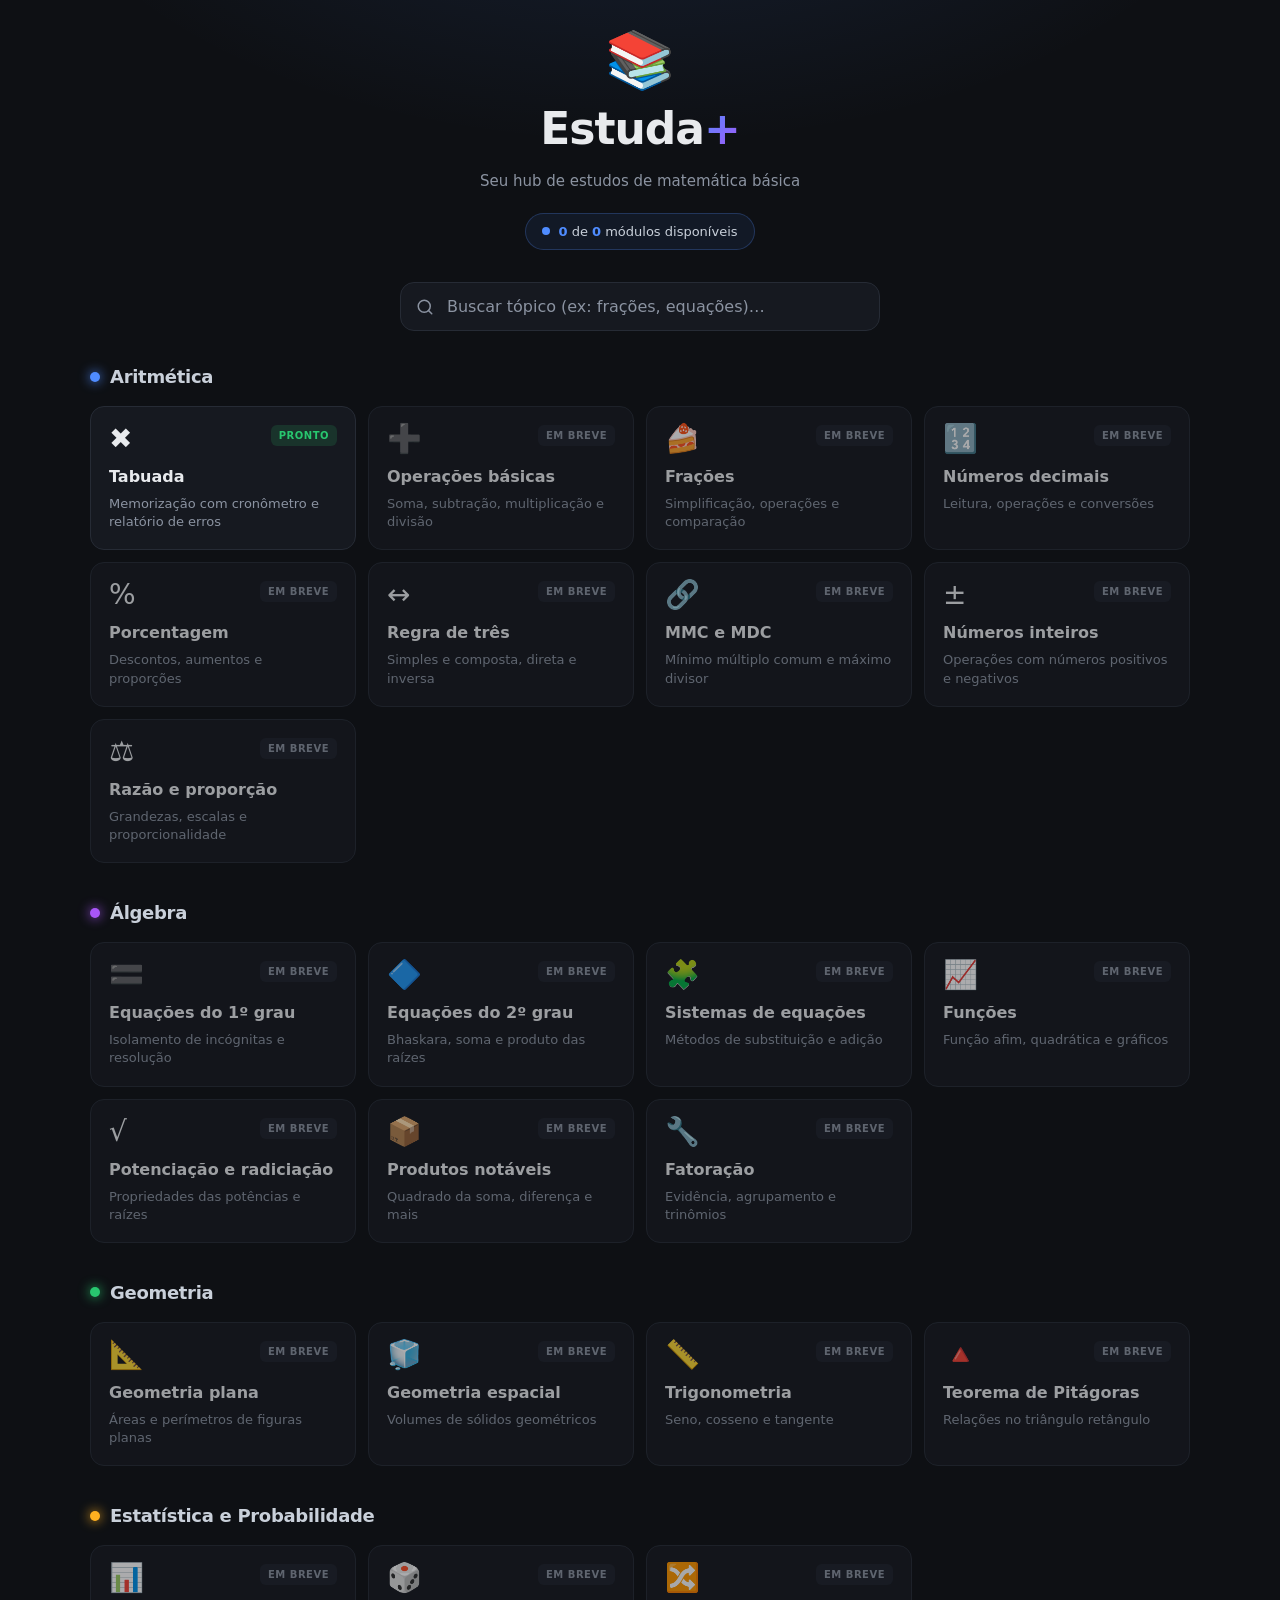
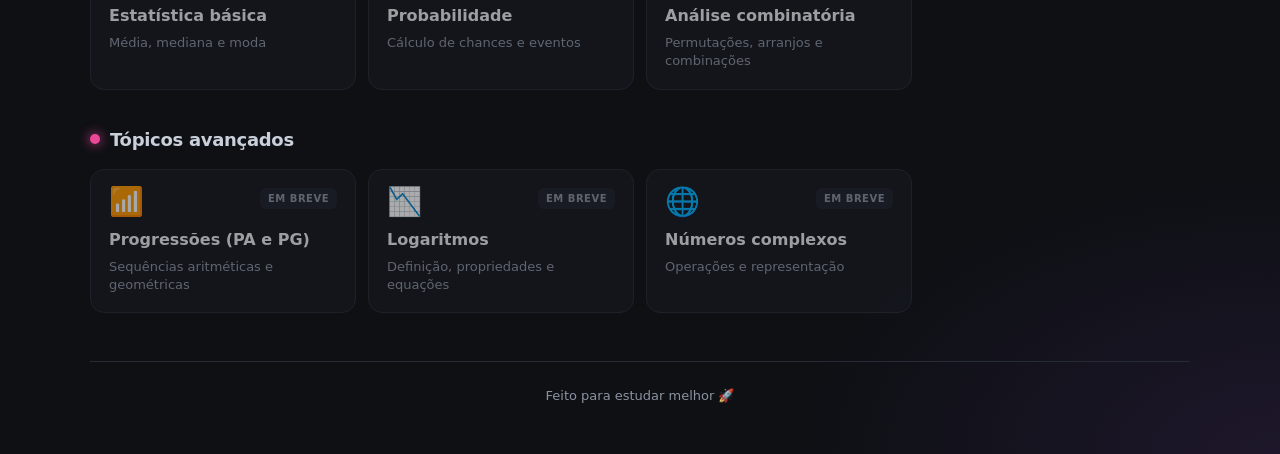
==== index.html @ 3c8da920 "criação do hub de matemática básica" ====
<!DOCTYPE html>
<html lang="pt-BR">
<head>
<meta charset="UTF-8">
<meta name="viewport" content="width=device-width, initial-scale=1, viewport-fit=cover">
<meta name="color-scheme" content="dark">
<meta name="theme-color" content="#0e1014">
<title>Estuda+ — Matemática Básica</title>
<link rel="stylesheet" href="style.css">
<script src="script.js" defer></script>
</head>
<body>
  <div class="container">

    <header class="hero">
      <div class="logo">📚</div>
      <h1>Estuda<span>+</span></h1>
      <p class="tagline">Seu hub de estudos de matemática básica</p>
      <div class="progress-pill">
        <span class="pulse-dot"></span>
        <span><strong id="readyCount">0</strong> de <strong id="totalCount">0</strong> módulos disponíveis</span>
      </div>
    </header>

    <div class="search-wrap">
      <svg class="search-icon" viewBox="0 0 24 24" fill="none" stroke="currentColor" stroke-width="2" stroke-linecap="round" stroke-linejoin="round" aria-hidden="true">
        <circle cx="11" cy="11" r="8"></circle>
        <line x1="21" y1="21" x2="16.65" y2="16.65"></line>
      </svg>
      <input type="search" id="search" placeholder="Buscar tópico (ex: frações, equações)…" autocomplete="off" aria-label="Buscar tópico">
    </div>

    <main id="modules">

      <!-- ARITMÉTICA -->
      <section class="category" data-cat="aritmetica">
        <h2><span class="cat-dot" style="--c:#4f8cff"></span>Aritmética</h2>
        <div class="cards">
          <a class="card ready" href="tabuada/">
            <div class="card-top">
              <div class="icon">✖️</div>
              <span class="badge badge-ready">Pronto</span>
            </div>
            <h3>Tabuada</h3>
            <p>Memorização com cronômetro e relatório de erros</p>
          </a>

          <div class="card soon" tabindex="0" data-name="Operações básicas">
            <div class="card-top"><div class="icon">➕</div><span class="badge">Em breve</span></div>
            <h3>Operações básicas</h3>
            <p>Soma, subtração, multiplicação e divisão</p>
          </div>

          <div class="card soon" tabindex="0" data-name="Frações">
            <div class="card-top"><div class="icon">🍰</div><span class="badge">Em breve</span></div>
            <h3>Frações</h3>
            <p>Simplificação, operações e comparação</p>
          </div>

          <div class="card soon" tabindex="0" data-name="Números decimais">
            <div class="card-top"><div class="icon">🔢</div><span class="badge">Em breve</span></div>
            <h3>Números decimais</h3>
            <p>Leitura, operações e conversões</p>
          </div>

          <div class="card soon" tabindex="0" data-name="Porcentagem">
            <div class="card-top"><div class="icon">%</div><span class="badge">Em breve</span></div>
            <h3>Porcentagem</h3>
            <p>Descontos, aumentos e proporções</p>
          </div>

          <div class="card soon" tabindex="0" data-name="Regra de três">
            <div class="card-top"><div class="icon">↔️</div><span class="badge">Em breve</span></div>
            <h3>Regra de três</h3>
            <p>Simples e composta, direta e inversa</p>
          </div>

          <div class="card soon" tabindex="0" data-name="MMC e MDC">
            <div class="card-top"><div class="icon">🔗</div><span class="badge">Em breve</span></div>
            <h3>MMC e MDC</h3>
            <p>Mínimo múltiplo comum e máximo divisor</p>
          </div>

          <div class="card soon" tabindex="0" data-name="Números inteiros">
            <div class="card-top"><div class="icon">±</div><span class="badge">Em breve</span></div>
            <h3>Números inteiros</h3>
            <p>Operações com números positivos e negativos</p>
          </div>

          <div class="card soon" tabindex="0" data-name="Razão e proporção">
            <div class="card-top"><div class="icon">⚖️</div><span class="badge">Em breve</span></div>
            <h3>Razão e proporção</h3>
            <p>Grandezas, escalas e proporcionalidade</p>
          </div>
        </div>
      </section>

      <!-- ÁLGEBRA -->
      <section class="category" data-cat="algebra">
        <h2><span class="cat-dot" style="--c:#a855f7"></span>Álgebra</h2>
        <div class="cards">
          <div class="card soon" tabindex="0" data-name="Equações do 1º grau">
            <div class="card-top"><div class="icon">🟰</div><span class="badge">Em breve</span></div>
            <h3>Equações do 1º grau</h3>
            <p>Isolamento de incógnitas e resolução</p>
          </div>

          <div class="card soon" tabindex="0" data-name="Equações do 2º grau">
            <div class="card-top"><div class="icon">🔷</div><span class="badge">Em breve</span></div>
            <h3>Equações do 2º grau</h3>
            <p>Bhaskara, soma e produto das raízes</p>
          </div>

          <div class="card soon" tabindex="0" data-name="Sistemas de equações">
            <div class="card-top"><div class="icon">🧩</div><span class="badge">Em breve</span></div>
            <h3>Sistemas de equações</h3>
            <p>Métodos de substituição e adição</p>
          </div>

          <div class="card soon" tabindex="0" data-name="Funções">
            <div class="card-top"><div class="icon">📈</div><span class="badge">Em breve</span></div>
            <h3>Funções</h3>
            <p>Função afim, quadrática e gráficos</p>
          </div>

          <div class="card soon" tabindex="0" data-name="Potenciação e radiciação">
            <div class="card-top"><div class="icon">√</div><span class="badge">Em breve</span></div>
            <h3>Potenciação e radiciação</h3>
            <p>Propriedades das potências e raízes</p>
          </div>

          <div class="card soon" tabindex="0" data-name="Produtos notáveis">
            <div class="card-top"><div class="icon">📦</div><span class="badge">Em breve</span></div>
            <h3>Produtos notáveis</h3>
            <p>Quadrado da soma, diferença e mais</p>
          </div>

          <div class="card soon" tabindex="0" data-name="Fatoração">
            <div class="card-top"><div class="icon">🔧</div><span class="badge">Em breve</span></div>
            <h3>Fatoração</h3>
            <p>Evidência, agrupamento e trinômios</p>
          </div>
        </div>
      </section>

      <!-- GEOMETRIA -->
      <section class="category" data-cat="geometria">
        <h2><span class="cat-dot" style="--c:#28c76f"></span>Geometria</h2>
        <div class="cards">
          <div class="card soon" tabindex="0" data-name="Geometria plana">
            <div class="card-top"><div class="icon">📐</div><span class="badge">Em breve</span></div>
            <h3>Geometria plana</h3>
            <p>Áreas e perímetros de figuras planas</p>
          </div>

          <div class="card soon" tabindex="0" data-name="Geometria espacial">
            <div class="card-top"><div class="icon">🧊</div><span class="badge">Em breve</span></div>
            <h3>Geometria espacial</h3>
            <p>Volumes de sólidos geométricos</p>
          </div>

          <div class="card soon" tabindex="0" data-name="Trigonometria">
            <div class="card-top"><div class="icon">📏</div><span class="badge">Em breve</span></div>
            <h3>Trigonometria</h3>
            <p>Seno, cosseno e tangente</p>
          </div>

          <div class="card soon" tabindex="0" data-name="Teorema de Pitágoras">
            <div class="card-top"><div class="icon">🔺</div><span class="badge">Em breve</span></div>
            <h3>Teorema de Pitágoras</h3>
            <p>Relações no triângulo retângulo</p>
          </div>
        </div>
      </section>

      <!-- ESTATÍSTICA E PROBABILIDADE -->
      <section class="category" data-cat="estatistica">
        <h2><span class="cat-dot" style="--c:#ffb020"></span>Estatística e Probabilidade</h2>
        <div class="cards">
          <div class="card soon" tabindex="0" data-name="Estatística básica">
            <div class="card-top"><div class="icon">📊</div><span class="badge">Em breve</span></div>
            <h3>Estatística básica</h3>
            <p>Média, mediana e moda</p>
          </div>

          <div class="card soon" tabindex="0" data-name="Probabilidade">
            <div class="card-top"><div class="icon">🎲</div><span class="badge">Em breve</span></div>
            <h3>Probabilidade</h3>
            <p>Cálculo de chances e eventos</p>
          </div>

          <div class="card soon" tabindex="0" data-name="Análise combinatória">
            <div class="card-top"><div class="icon">🔀</div><span class="badge">Em breve</span></div>
            <h3>Análise combinatória</h3>
            <p>Permutações, arranjos e combinações</p>
          </div>
        </div>
      </section>

      <!-- AVANÇADO -->
      <section class="category" data-cat="avancado">
        <h2><span class="cat-dot" style="--c:#ec4899"></span>Tópicos avançados</h2>
        <div class="cards">
          <div class="card soon" tabindex="0" data-name="Progressões (PA e PG)">
            <div class="card-top"><div class="icon">📶</div><span class="badge">Em breve</span></div>
            <h3>Progressões (PA e PG)</h3>
            <p>Sequências aritméticas e geométricas</p>
          </div>

          <div class="card soon" tabindex="0" data-name="Logaritmos">
            <div class="card-top"><div class="icon">📉</div><span class="badge">Em breve</span></div>
            <h3>Logaritmos</h3>
            <p>Definição, propriedades e equações</p>
          </div>

          <div class="card soon" tabindex="0" data-name="Números complexos">
            <div class="card-top"><div class="icon">🌐</div><span class="badge">Em breve</span></div>
            <h3>Números complexos</h3>
            <p>Operações e representação</p>
          </div>
        </div>
      </section>

    </main>

    <div id="noResults" class="no-results hidden">
      Nenhum tópico encontrado com "<span id="noResultsQuery"></span>"
    </div>

    <footer>
      <p>Feito para estudar melhor 🚀</p>
    </footer>

  </div>

  <div id="toast" class="toast" role="status" aria-live="polite"></div>
</body>
</html>
---- style.css ----
:root{
  --bg: #0e1014;
  --card: #161920;
  --card-hover: #1c2029;
  --border: #262b35;
  --border-hover: #3d4552;
  --text: #e8eaed;
  --text-dim: #c9d0da;
  --muted: #8b93a1;
  --accent: #4f8cff;
  --ok: #28c76f;
}

*{
  box-sizing: border-box;
  -webkit-tap-highlight-color: transparent;
}

html{
  -webkit-text-size-adjust: 100%;
}

body{
  margin: 0;
  min-height: 100vh;
  background: var(--bg);
  background-image:
    radial-gradient(900px 500px at 50% -10%, rgba(79,140,255,.15), transparent 70%),
    radial-gradient(700px 400px at 100% 100%, rgba(168,85,247,.10), transparent 70%);
  color: var(--text);
  font-family: ui-sans-serif, system-ui, -apple-system, "Segoe UI", Roboto, Arial, sans-serif;
  line-height: 1.5;
  padding: 32px 16px 48px;
}

.container{
  max-width: 1100px;
  margin: 0 auto;
}

/* ---------- Hero ---------- */
.hero{
  text-align: center;
  margin-bottom: 32px;
}

.logo{
  font-size: 56px;
  line-height: 1;
  margin-bottom: 8px;
}

h1{
  font-size: clamp(32px, 6vw, 44px);
  margin: 0 0 8px;
  font-weight: 800;
  letter-spacing: -1px;
}

h1 span{
  background: linear-gradient(135deg, #4f8cff, #a855f7);
  -webkit-background-clip: text;
  background-clip: text;
  color: transparent;
}

.tagline{
  color: var(--muted);
  margin: 0 0 20px;
  font-size: 15px;
}

.progress-pill{
  display: inline-flex;
  align-items: center;
  gap: 8px;
  padding: 8px 16px;
  border-radius: 99px;
  background: rgba(79,140,255,.08);
  border: 1px solid rgba(79,140,255,.25);
  font-size: 13px;
  color: var(--text-dim);
}

.progress-pill strong{
  color: var(--accent);
}

.pulse-dot{
  width: 8px;
  height: 8px;
  border-radius: 50%;
  background: var(--accent);
  box-shadow: 0 0 0 0 rgba(79,140,255,.6);
  animation: pulse 2s infinite;
}

@keyframes pulse{
  0%{ box-shadow: 0 0 0 0 rgba(79,140,255,.6); }
  70%{ box-shadow: 0 0 0 10px rgba(79,140,255,0); }
  100%{ box-shadow: 0 0 0 0 rgba(79,140,255,0); }
}

/* ---------- Busca ---------- */
.search-wrap{
  position: relative;
  max-width: 480px;
  margin: 0 auto 32px;
}

.search-icon{
  position: absolute;
  left: 16px;
  top: 50%;
  transform: translateY(-50%);
  width: 18px;
  height: 18px;
  color: var(--muted);
  pointer-events: none;
}

#search{
  width: 100%;
  padding: 14px 16px 14px 46px;
  border-radius: 14px;
  border: 1px solid var(--border);
  background: var(--card);
  color: var(--text);
  font-size: 16px;
  font-family: inherit;
  outline: none;
  transition: border-color .15s, box-shadow .15s;
}

#search:focus{
  border-color: var(--accent);
  box-shadow: 0 0 0 4px rgba(79,140,255,.15);
}

#search::placeholder{
  color: var(--muted);
}

/* ---------- Categorias ---------- */
.category{
  margin-bottom: 36px;
}

.category.hidden{
  display: none;
}

.category h2{
  display: flex;
  align-items: center;
  gap: 10px;
  font-size: 18px;
  font-weight: 700;
  color: var(--text-dim);
  margin: 0 0 16px;
  letter-spacing: -.3px;
}

.cat-dot{
  width: 10px;
  height: 10px;
  border-radius: 50%;
  background: var(--c, var(--accent));
  box-shadow: 0 0 12px var(--c, var(--accent));
}

/* ---------- Cards ---------- */
.cards{
  display: grid;
  grid-template-columns: repeat(auto-fill, minmax(220px, 1fr));
  gap: 12px;
}

.card{
  position: relative;
  display: flex;
  flex-direction: column;
  background: var(--card);
  border: 1px solid var(--border);
  border-radius: 14px;
  padding: 18px;
  text-decoration: none;
  color: inherit;
  transition: transform .15s, border-color .15s, background .15s, opacity .15s;
  cursor: pointer;
  outline: none;
}

.card.ready:hover,
.card.ready:focus-visible{
  transform: translateY(-3px);
  border-color: var(--accent);
  background: var(--card-hover);
}

.card.ready:hover .badge-ready{
  background: rgba(40,199,111,.25);
}

.card.soon{
  opacity: .65;
  cursor: default;
}

.card.soon:hover{
  opacity: .8;
}

.card.soon:focus-visible{
  border-color: var(--border-hover);
}

.card-top{
  display: flex;
  justify-content: space-between;
  align-items: flex-start;
  margin-bottom: 12px;
}

.icon{
  font-size: 28px;
  line-height: 1;
}

.badge{
  font-size: 10px;
  text-transform: uppercase;
  letter-spacing: .5px;
  font-weight: 700;
  padding: 3px 8px;
  border-radius: 6px;
  background: #1e222c;
  color: var(--muted);
}

.badge-ready{
  background: rgba(40,199,111,.15);
  color: var(--ok);
}

.card h3{
  font-size: 16px;
  margin: 0 0 6px;
  font-weight: 700;
  color: var(--text);
}

.card p{
  margin: 0;
  font-size: 13px;
  color: var(--muted);
  line-height: 1.4;
}

.card.hidden{
  display: none;
}

/* ---------- Sem resultados ---------- */
.no-results{
  text-align: center;
  padding: 40px 20px;
  color: var(--muted);
  font-size: 15px;
}

.no-results span{
  color: var(--text-dim);
  font-weight: 600;
}

.hidden{
  display: none !important;
}

/* ---------- Footer ---------- */
footer{
  text-align: center;
  color: var(--muted);
  font-size: 13px;
  margin-top: 48px;
  padding-top: 24px;
  border-top: 1px solid var(--border);
}

footer p{
  margin: 0;
}

/* ---------- Toast ---------- */
.toast{
  position: fixed;
  bottom: 24px;
  left: 50%;
  transform: translateX(-50%) translateY(20px);
  background: #1e222c;
  border: 1px solid var(--border-hover);
  color: var(--text);
  padding: 12px 20px;
  border-radius: 12px;
  font-size: 14px;
  font-weight: 600;
  box-shadow: 0 12px 40px rgba(0,0,0,.5);
  opacity: 0;
  pointer-events: none;
  transition: opacity .25s, transform .25s;
  z-index: 1000;
  max-width: calc(100vw - 32px);
  text-align: center;
}

.toast.show{
  opacity: 1;
  transform: translateX(-50%) translateY(0);
}

/* ---------- Responsivo ---------- */
@media (max-width: 600px){
  body{
    padding: 24px 14px 40px;
  }

  .logo{
    font-size: 48px;
  }

  .cards{
    grid-template-columns: repeat(auto-fill, minmax(160px, 1fr));
    gap: 10px;
  }

  .card{
    padding: 14px;
  }

  .card h3{
    font-size: 14px;
  }

  .card p{
    font-size: 12px;
  }

  .icon{
    font-size: 24px;
  }

  .category{
    margin-bottom: 28px;
  }

  .category h2{
    font-size: 16px;
  }

  .tagline{
    font-size: 13px;
  }
}

@media (max-width: 380px){
  .cards{
    grid-template-columns: 1fr;
  }

  .progress-pill{
    font-size: 12px;
    padding: 7px 12px;
  }
}

@media (hover: none){
  .card.ready:active{
    transform: scale(.98);
    border-color: var(--accent);
  }
}
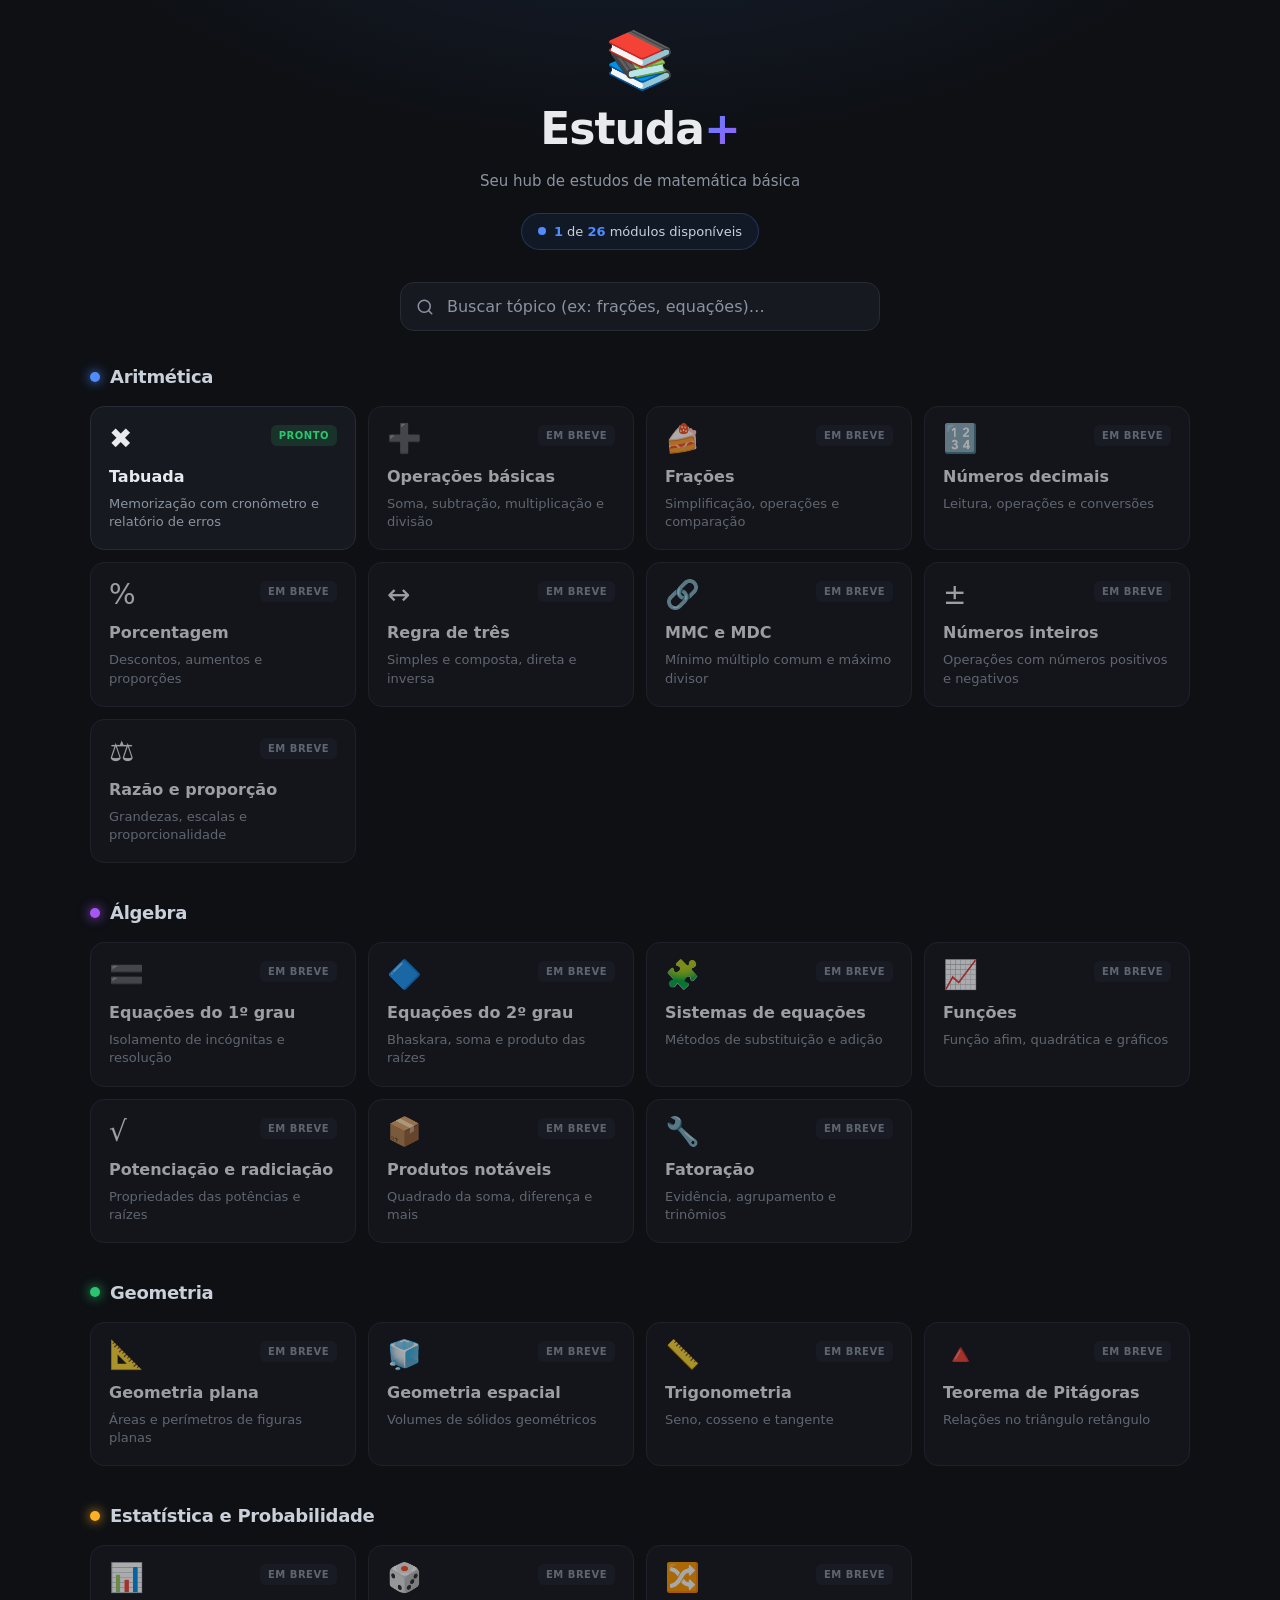
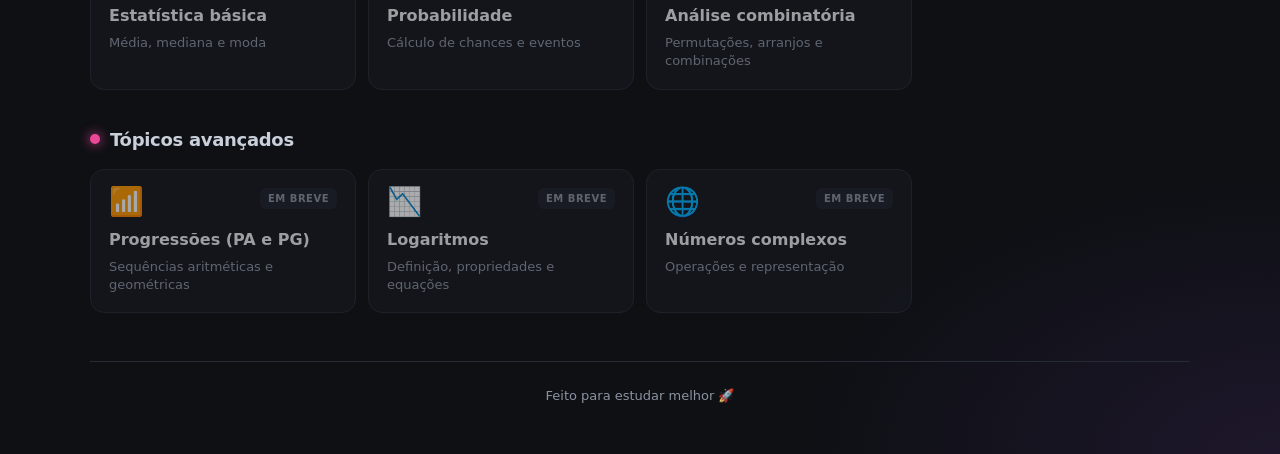
==== commit e1ec87f1: "correção de endereçamento de links no hub" ====
--- a/index.html
+++ b/index.html
@@ -36,7 +36,7 @@
       <section class="category" data-cat="aritmetica">
         <h2><span class="cat-dot" style="--c:#4f8cff"></span>Aritmética</h2>
         <div class="cards">
-          <a class="card ready" href="tabuada/">
+          <a class="card ready" href="tabuadaMulti/tabuada.html">
             <div class="card-top">
               <div class="icon">✖️</div>
               <span class="badge badge-ready">Pronto</span>
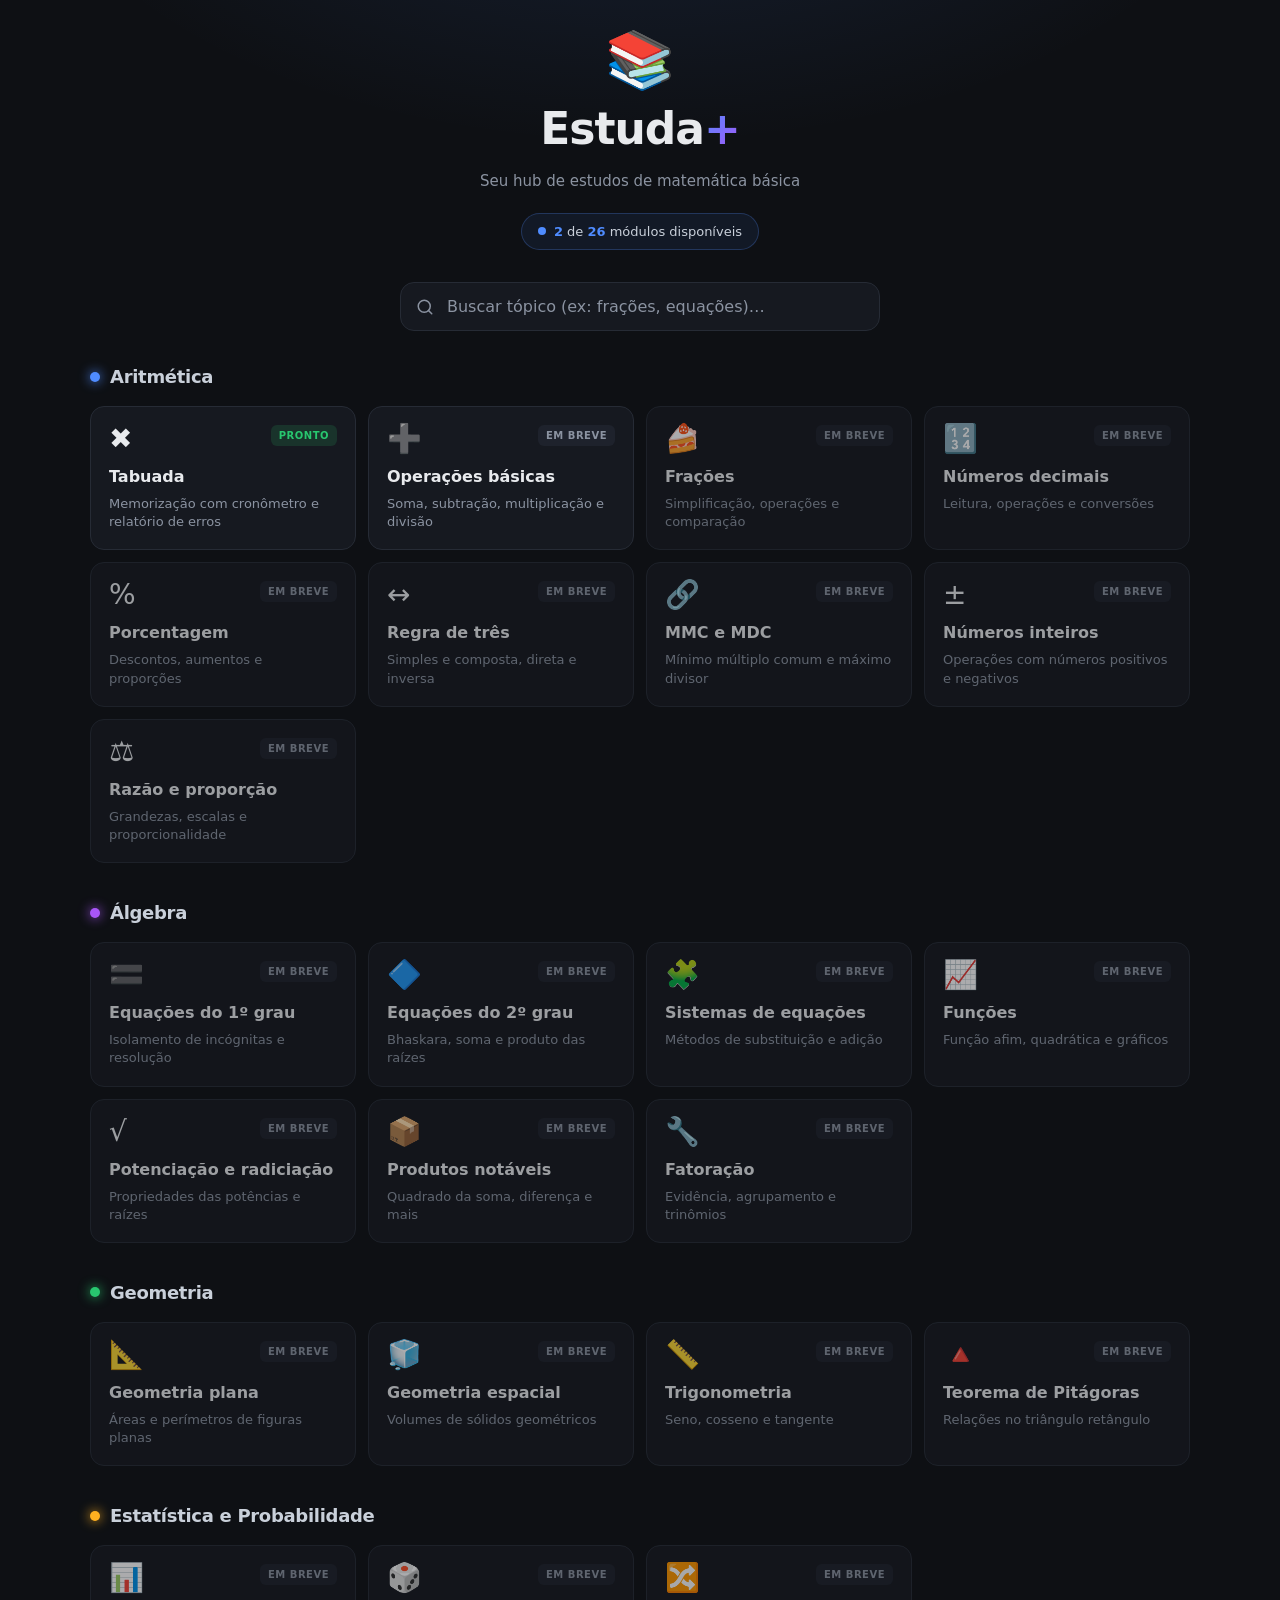
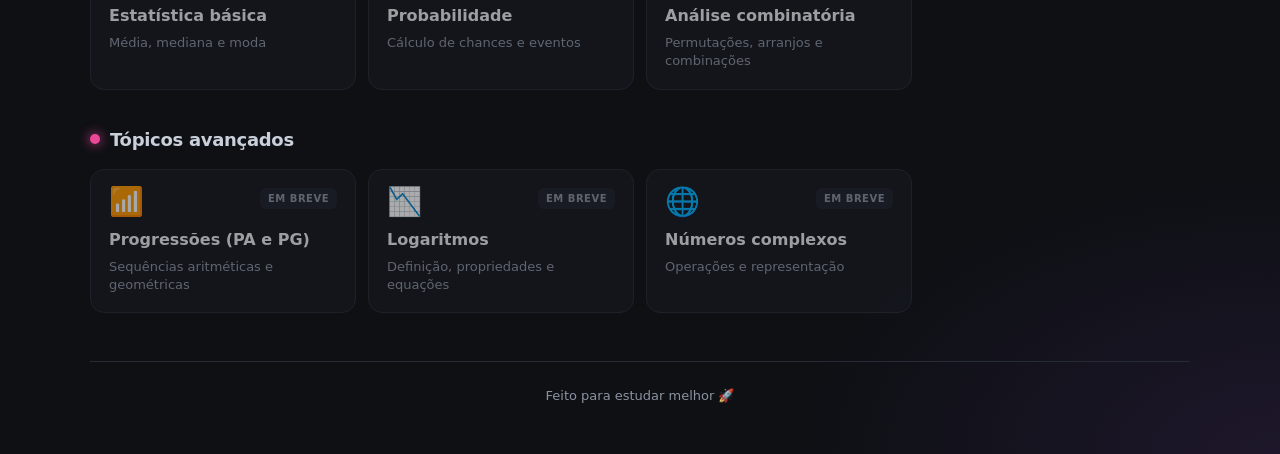
==== commit edf86e02: "atualização da hub e conclusão do módulo de operações básicas" ====
--- a/index.html
+++ b/index.html
@@ -45,10 +45,13 @@
             <p>Memorização com cronômetro e relatório de erros</p>
           </a>
 
-          <div class="card soon" tabindex="0" data-name="Operações básicas">
-            <div class="card-top"><div class="icon">➕</div><span class="badge">Em breve</span></div>
+          <div class="cards">
+            <a class="card ready" href="operacoesBasicas/conteudoOB.html">
+            <div class="card-top">
+            <div class="icon">➕</div><span class="badge">Em breve</span></div>
             <h3>Operações básicas</h3>
             <p>Soma, subtração, multiplicação e divisão</p>
+            </a>
           </div>
 
           <div class="card soon" tabindex="0" data-name="Frações">
